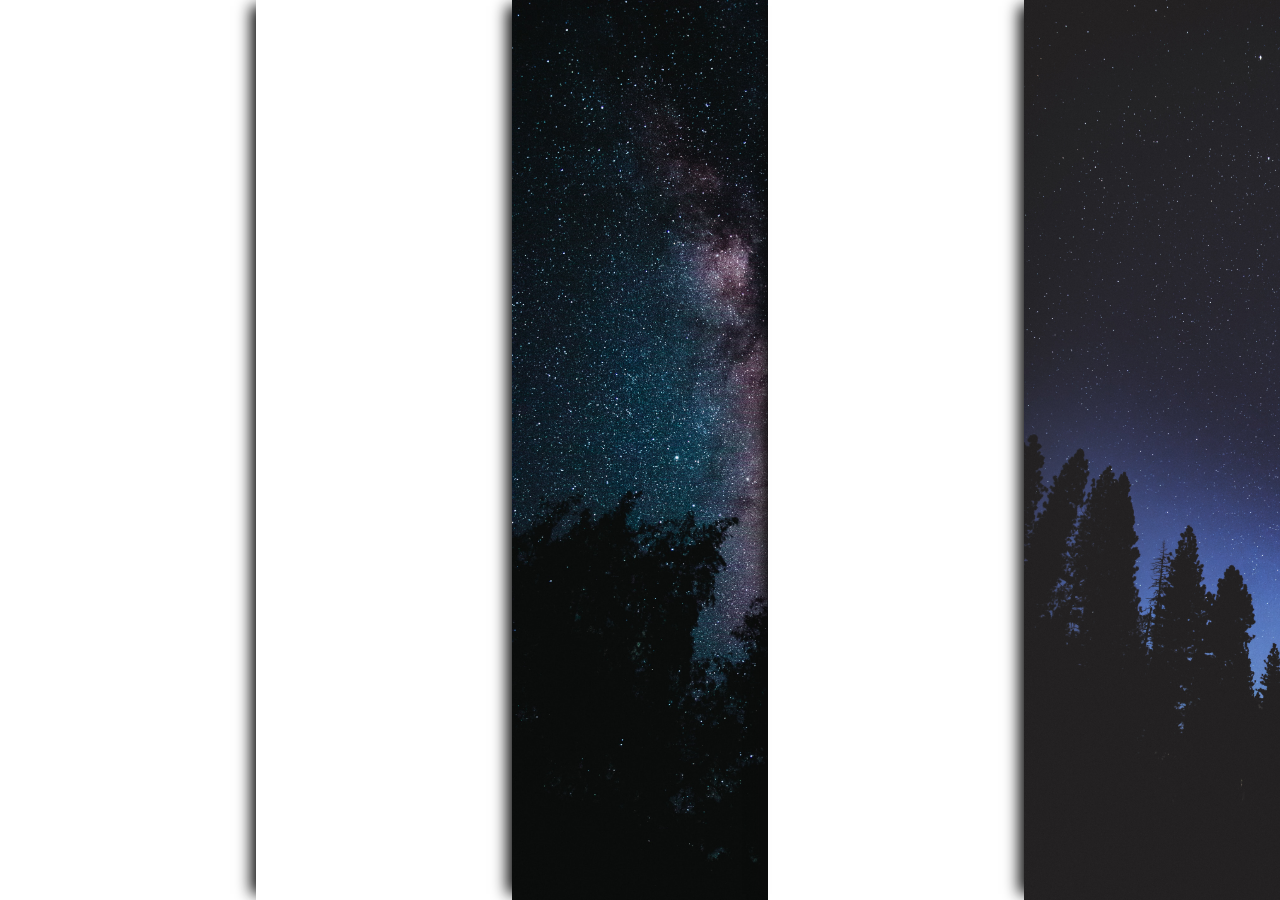
==== flex panel gallery/index.html @ 3ebb8a03 "flex panels" ====
<!DOCTYPE html>
<html lang="en">
<head>
  <link rel="stylesheet" href="style.css">
  <meta charset="UTF-8">
  <meta name="viewport" content="width=device-width, initial-scale=1.0">
  <meta http-equiv="X-UA-Compatible" content="ie=edge">
  <title>Document</title>
</head>
<body>
  <!-- <div class="cont">
    <div class="r blue">
      <p>hi</p>
    </div>
    <div class="r red">
      <p>hi</p>
    </div>
    <div class="r green">
      <p>hi</p>
    </div>
</div> -->
  <div class="container">
    <div class="components bg1">
      <p class="text-hidden selfc"></p>
    </div>
    <div class="components bg2">
      <p class="text-hidden is">Is</p> 
    </div>
    <div class="components bg3">
      <p class="text-hidden key">Key</p> 
    </div>
    <div class="components bg4">
      <p class="text-hidden to">To</p>
    </div>
    <div class="components bg5">
      <p class="text-hidden wisdom">Wisdom</p> 
    </div>
  </div>
  <script src="javascript.js"></script>
</body>
</html>
---- flex panel gallery/style.css ----
/* body {
  margin: 0;
  padding: 0;
}
.cont {
  display: flex;
  min-height: 100vh;
}
.r {
  background: yellowgreen;
  display: flex;
  flex: 1;
  justify-content: center;
  align-items: center;
  flex-direction: column;
  transition: 1s;
  font-size: 20px;
}
.blue {
  background: blue;
}
.red {
background: red;
}
.green {
  background: green;
}
.bigger {
  font-size: 40px;
  flex: 3;
} */

body {
  padding: 0;
  margin: 0;
}

.container {
  display: flex;
  min-height: 100vh;
}

.components {
  background: green;
  flex: 1;
  display: flex;
  justify-content: center;
  align-items: center;
  flex-direction: column;
  font-size: 40px;
  transition: 1s;
  color: white;
  text-shadow: 4px 4px 4px #434343;
  font-family: 'Hammersmith One', sans-serif;
}

/* .components > * {
  margin: 0;
  width: 100%;
  transition: 1s;
  flex: 1 0 auto;
  display: flex;
  justify-content: center;
  align-items: center;
} */

/* .components > :first-child {
  transform: translateY(-100%);
}
.components > :last-child {
  transform: translateY(100%);
}
.components-active > :first-child {
  transform: translateY(0);
}
.components-active > :last-child {
  transform: translateY(0);
} */

.bg1 {
  background: url(bg1.jpg);
  background-size: cover;
}

.bg2 {
  background: url(bg3.jpg);
  box-shadow: -11px 0px 14px -6px rgb(12, 12, 12);
  background-size: cover;
}

.bg3 {
  background: url(bg2.jpg);
  box-shadow: -11px 0px 14px -6px rgb(12, 12, 12);
  background-size: cover;
}

.bg4 {
  background: url(bg4.jpg);
  box-shadow: -11px 0px 14px -6px rgb(12, 12, 12);
  background-size: cover;
}

.bg5 {
  background: url(bg5.jpg);
  box-shadow: -11px 0px 14px -6px rgb(12, 12, 12);
  background-size: cover;
}

.component-opened {
  flex: 2;
  font-size: 70px;
  font-family: 'Hammersmith One', sans-serif;
}

.text-hidden {
  opacity: 0;
  transition: 0.2s;
}
.text-shown {
  opacity: 1;
  transition: 0.2s;
}
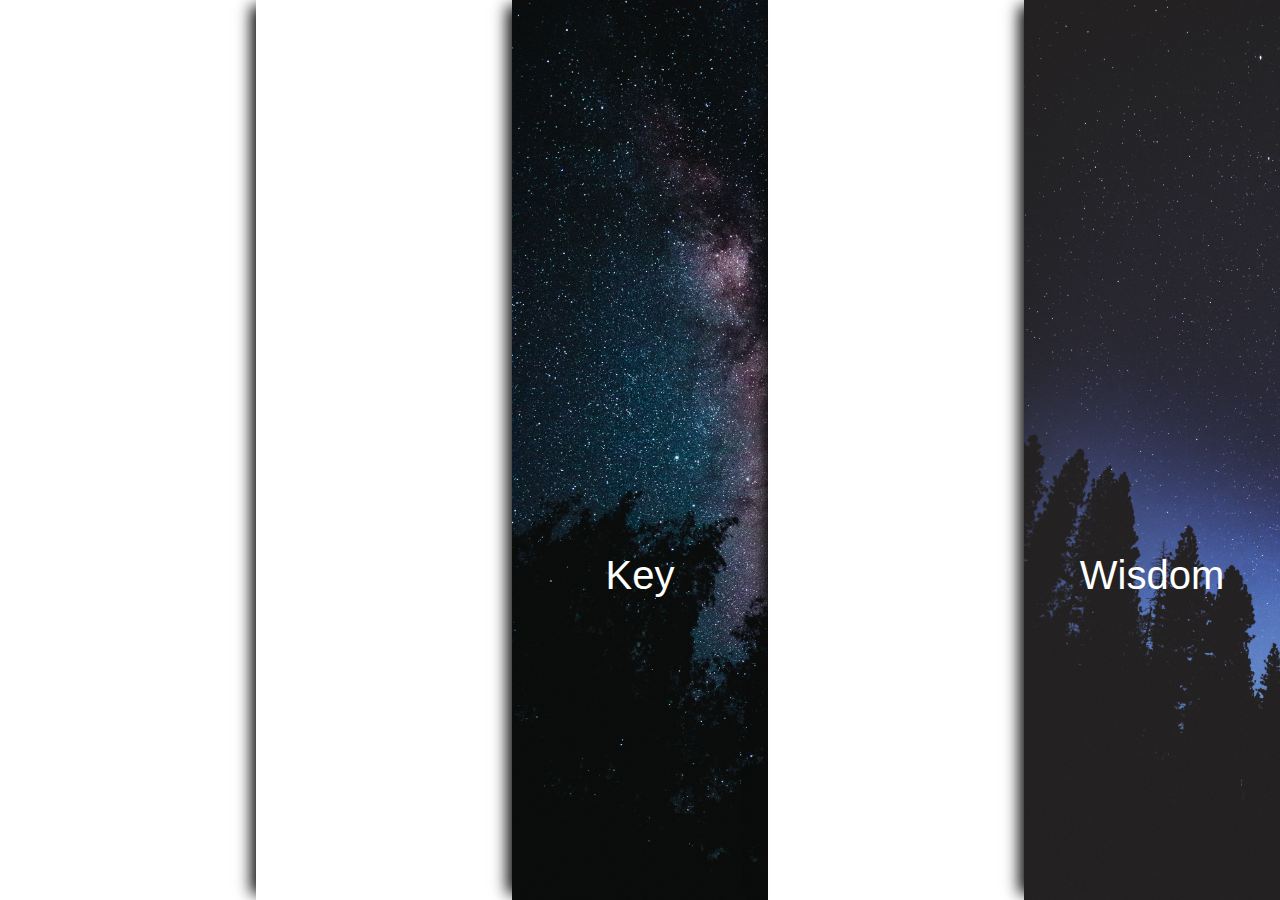
==== commit 57602c0b: "text animation" ====
--- a/flex panel gallery/index.html
+++ b/flex panel gallery/index.html
@@ -8,32 +8,21 @@
   <title>Document</title>
 </head>
 <body>
-  <!-- <div class="cont">
-    <div class="r blue">
-      <p>hi</p>
-    </div>
-    <div class="r red">
-      <p>hi</p>
-    </div>
-    <div class="r green">
-      <p>hi</p>
-    </div>
-</div> -->
   <div class="container">
     <div class="components bg1">
-      <p class="text-hidden selfc"></p>
+      <p class="topPadding selfc"></p>
     </div>
     <div class="components bg2">
-      <p class="text-hidden is">Is</p> 
+      <p class="topPadding is"></p> 
     </div>
     <div class="components bg3">
-      <p class="text-hidden key">Key</p> 
+      <p class="topPadding key">Key</p> 
     </div>
     <div class="components bg4">
-      <p class="text-hidden to">To</p>
+      <p class="topPadding to">To</p>
     </div>
     <div class="components bg5">
-      <p class="text-hidden wisdom">Wisdom</p> 
+      <p class="topPadding wisdom">Wisdom</p> 
     </div>
   </div>
   <script src="javascript.js"></script>
--- a/flex panel gallery/style.css
+++ b/flex panel gallery/style.css
@@ -1,35 +1,3 @@
-/* body {
-  margin: 0;
-  padding: 0;
-}
-.cont {
-  display: flex;
-  min-height: 100vh;
-}
-.r {
-  background: yellowgreen;
-  display: flex;
-  flex: 1;
-  justify-content: center;
-  align-items: center;
-  flex-direction: column;
-  transition: 1s;
-  font-size: 20px;
-}
-.blue {
-  background: blue;
-}
-.red {
-background: red;
-}
-.green {
-  background: green;
-}
-.bigger {
-  font-size: 40px;
-  flex: 3;
-} */
-
 body {
   padding: 0;
   margin: 0;
@@ -48,21 +16,11 @@
   align-items: center;
   flex-direction: column;
   font-size: 40px;
-  transition: 1s;
+  transition: 1.5s;
   color: white;
-  text-shadow: 4px 4px 4px #434343;
   font-family: 'Hammersmith One', sans-serif;
 }
 
-/* .components > * {
-  margin: 0;
-  width: 100%;
-  transition: 1s;
-  flex: 1 0 auto;
-  display: flex;
-  justify-content: center;
-  align-items: center;
-} */
 
 /* .components > :first-child {
   transform: translateY(-100%);
@@ -106,17 +64,44 @@
   background-size: cover;
 }
 
+
 .component-opened {
   flex: 2;
-  font-size: 70px;
+  font-size: 60px;
   font-family: 'Hammersmith One', sans-serif;
 }
-
-.text-hidden {
+.topPadding {
+  padding-top : 250px;
+}
+.hidden {
+  animation: fadeOut 1s;
   opacity: 0;
-  transition: 0.2s;
+  padding-top: 250px;
+  transition: padding 1s;
 }
 .text-shown {
-  opacity: 1;
-  transition: 0.2s;
+  animation: fadeIn 1s;
+  padding-top: 0px;
+  transition: padding 1s;
 }
+
+
+@keyframes fadeIn {
+  from {
+    opacity: 0;
+  }
+  to {
+    opacity: 1;
+  }
+}
+.fade-out {
+  animation: fadeOut 1s;
+}
+@keyframes fadeOut {
+  from {
+    opacity: 1;
+  }
+  to {
+    opacity: 0;
+  }
+}